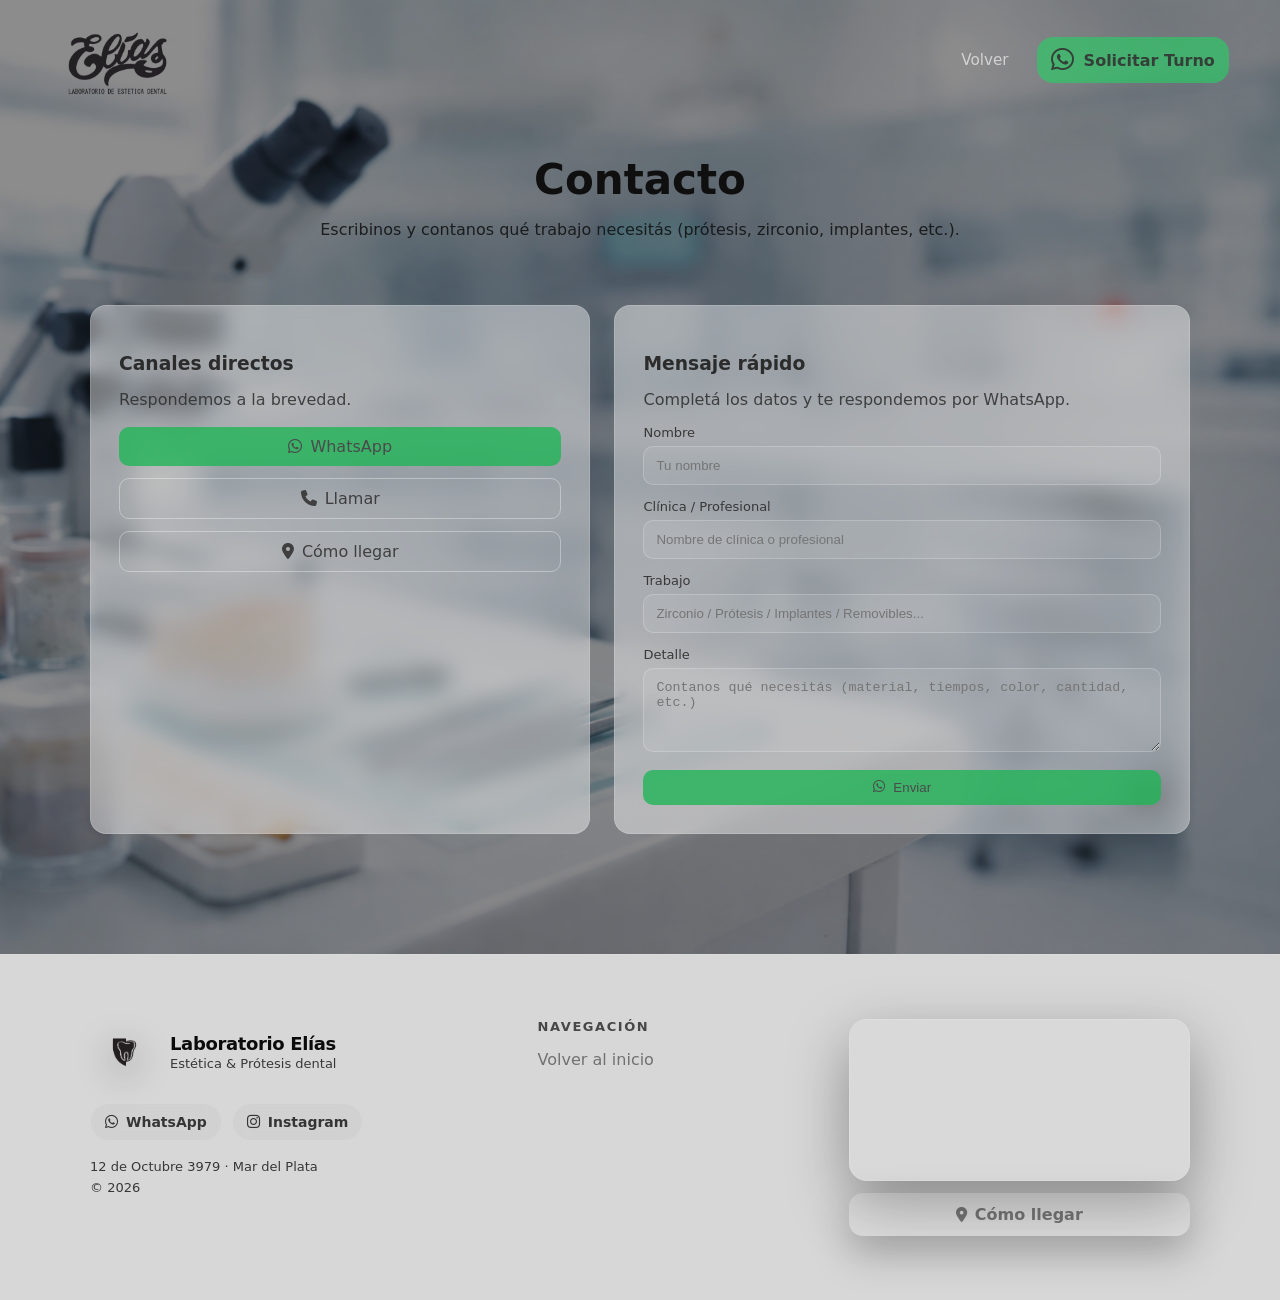
==== contacto.html @ 44c73bfa "first commit" ====
<!doctype html>
<html lang="es">

<head>
  <meta charset="utf-8" />
  <meta name="viewport" content="width=device-width, initial-scale=1" />
  <title>Laboratorio Elías | Estética & Prótesis Dental</title>
  <meta name="description"
    content="Laboratorio de estética y prótesis dental en Mar del Plata. Zirconio, disilicato de litio, implantes y removibles." />
  <link rel="stylesheet" href="styles.css" />
  <link rel="stylesheet" href="contacto.css" />
  <link rel="stylesheet" href="https://cdnjs.cloudflare.com/ajax/libs/font-awesome/6.5.1/css/all.min.css">
</head>

<body>
  
  <!-- Header (overlay sobre hero) -->
  <header class="site-header" id="top">
    <div class="container header__inner">
      <a class="brand" href="index.html" aria-label="Ir al inicio">
        <img src="img/logo2.png" alt="Laboratorio Elías" id="siteLogo" class="brand__logo" />
        
      </a>

      <nav class="nav" aria-label="Navegación principal">
        <button class="nav__toggle" id="navToggle" aria-label="Abrir menú" aria-expanded="false">
          <span></span><span></span><span></span>
        </button>



        <div class="nav__panel" id="navPanel">

          <div class="nav__logo">
            <img src="img/logo3.png" alt="Laboratorio Elías">
          </div>

          <a href="index.html" class="nav__link">Volver</a>


        

          <a class="nav__cta" href="https://wa.me/5492235242094" target="_blank" rel="noopener">
            <i class="fab fa-whatsapp" aria-hidden="true"></i>
            Solicitar Turno
          </a>
        </div>
      </nav>
    </div>
  </header>



    <section class="section contacto" id="contacto">
  <div class="container">
    <div class="section__head">
      <h2>Contacto</h2>
      <p class="muted">Escribinos y contanos qué trabajo necesitás (prótesis, zirconio, implantes, etc.).</p>
    </div>

    <div class="contact">
      <div class="contact__box">
        <h3>Canales directos</h3>
        <p class="muted">Respondemos a la brevedad.</p>

        <div class="contact__actions">
          <a class="btn btn--primary w-full"
             href="https://wa.me/5492235242094?text=Hola%20Laboratorio%20El%C3%ADas!%20Quiero%20consultar%20por%20un%20trabajo%20de%20pr%C3%B3tesis."
             target="_blank" rel="noopener">
            <i class="fab fa-whatsapp"></i>
            WhatsApp
          </a>

          <a class="btn btn--ghost w-full" href="tel:+5492235242094">
            <i class="fa-solid fa-phone" aria-hidden="true"></i>
            Llamar
          </a>

          <a class="btn btn--ghost w-full"
             href="https://www.google.com/maps?q=12%20de%20Octubre%203979%20Mar%20del%20Plata"
             target="_blank" rel="noopener">
            <i class="fa-solid fa-location-dot" aria-hidden="true"></i>
            Cómo llegar
          </a>
        </div>

        <div class="mini">
         
        </div>
      </div>

      <form class="form" id="form-whatsapp" aria-label="Formulario de contacto">
        <h3>Mensaje rápido</h3>
        <p class="muted">Completá los datos y te respondemos por WhatsApp.</p>

        <label>
          <span>Nombre</span>
          <input type="text" id="nombre" placeholder="Tu nombre" required />
        </label>

        <label>
          <span>Clínica / Profesional</span>
          <input type="text" id="clinica" placeholder="Nombre de clínica o profesional" />
        </label>

        <label>
          <span>Trabajo</span>
          <input type="text" id="trabajo" placeholder="Zirconio / Prótesis / Implantes / Removibles..." required />
        </label>

        <label>
          <span>Detalle</span>
          <textarea id="detalle" rows="4"
            placeholder="Contanos qué necesitás (material, tiempos, color, cantidad, etc.)"></textarea>
        </label>

        <button type="submit" class="btn btn--primary w-full">
          <i class="fab fa-whatsapp"></i>
          Enviar
        </button>
      </form>
    </div>
  </div>
</section>

    <footer class="footer">
      <div class="container footer__inner">

        <!-- Columna 1: Marca + redes -->
        <div class="footer__brand">
          <div class="footer__brandRow">
            <img src="img/logo3.png" alt="Laboratorio Elías" class="footer__logo">

            <div class="footer__brandText">
              <div class="footer__brandName">Laboratorio Elías</div>
              <div class="footer__brandTag">Estética &amp; Prótesis dental</div>
            </div>
          </div>

          <div class="footer__social">
            <a class="footer__link" href="https://wa.me/5492235242094" target="_blank" rel="noopener">
              <i class="fa-brands fa-whatsapp"></i> WhatsApp
            </a>
            <a class="footer__link" href="https://instagram.com/laboratoriodental.elias" target="_blank" rel="noopener">
              <i class="fa-brands fa-instagram"></i> Instagram
            </a>
          </div>

          <div class="footer__meta">
            <span class="footer__addr">12 de Octubre 3979 · Mar del Plata</span>
            <span class="footer__copy">© <span id="year"></span></span>
          </div>
        </div>

       <!-- Columna 2: Navegación -->
        <nav class="footer__nav" aria-label="Footer navigation">
          <h4 class="footer__title">Navegación</h4>
          <a href="index.html">Volver al inicio</a>
 
        </nav>
        </nav>

        <!-- Columna 3: Mini mapa + CTA -->
        <div class="footer__map">
          <div class="footer__mapFrame">
            <iframe title="Mapa — 12 de Octubre 3979, Mar del Plata"
              src="https://www.google.com/maps?q=12+de+Octubre+3979+Mar+del+Plata&output=embed" loading="lazy"
              referrerpolicy="no-referrer-when-downgrade">
            </iframe>
          </div>

          <a class="footer__cta"
            href="https://www.google.com/maps/dir/?api=1&destination=12+de+Octubre+3979+Mar+del+Plata" target="_blank">
            <i class="fa-solid fa-location-dot"></i> Cómo llegar
          </a>
        </div>

      </div>
    </footer>
  </main>
  
  <script src="script.js" defer></script>
</body>

</html>
---- styles.css ----
:root{
  --text:#111;
  --muted:rgba(255,255,255,.85);
  --line: rgba(255,255,255,.16);
  --container: 1100px;
}

*{box-sizing:border-box}
html{scroll-behavior:smooth}
body{
  margin:0;
  font-family: system-ui, -apple-system, Segoe UI, Roboto, Arial;
  color:var(--text);
  background:#fff;
}
.container{width:min(var(--container), 92%); margin-inline:auto}
a{color:inherit}

/* ===== Header overlay (como el ejemplo) ===== */
/* Header base (inicio: casi transparente) */
.site-header{
  position: fixed;
  top:0; left:0; right:0;
  z-index:60;
  
  
  backdrop-filter: none;
  transition: background .18s ease, border-color .18s ease, backdrop-filter .18s ease;
}

/* Al hacer scroll: blur + más contraste */
.site-header.is-scrolled{
  background: rgba(0, 0, 0, 0.592);
  border-bottom: 1px solid rgba(95, 95, 95, 0.14);
  backdrop-filter: blur(10px);
}

/* (opcional) un poquito más compacto al scrollear */
.site-header.is-scrolled .header__inner{
  padding: 1px 0;
  transition: padding .18s ease;
}

.header__inner{
  display:flex;
  align-items:center;
  justify-content:space-between;
  padding: 14px 0;
}
.brand{
  display:flex; align-items:center; 
  gap:6px;
  text-decoration:none;
  color:#fff;
}
.brand__mark{
  width:36px; height:36px;
  border-radius:10px;
  background: rgba(255,255,255,.14);
  display:grid; place-items:center;
  font-weight:800;
}






.brand__text{
  transition:all .3s ease;
}

.site-header.is-scrolled .brand__text{
  opacity:0;
  display:none;
  pointer-events:none;
}

.brand__text{display:flex; flex-direction:column; line-height:1.1}
.brand__name{font-weight:800}
.brand__tag{font-size:.86rem; opacity:.85}

.nav__toggle{display:none; width:42px;height:42px;border-radius:12px;border:1px solid rgba(255,255,255,.18); background: rgba(255,255,255,.08)}
.nav__toggle span{
  position:absolute;
  width:18px;
  height:2px;
  background:#282828d6; /* oscuro porque tu panel es claro */
  border-radius:2px;
  transition: transform .25s ease, opacity .2s ease;
}

/* Posición inicial */
.nav__toggle span:nth-child(1){ transform: translateY(-5px); }
.nav__toggle span:nth-child(2){ transform: translateY(0); }
.nav__toggle span:nth-child(3){ transform: translateY(5px); }

/* Estado activo (se convierte en X) */
.nav__toggle.is-active span:nth-child(1){
  transform: rotate(45deg);
}

.nav__toggle.is-active span:nth-child(2){
  opacity:0;
}

.nav__toggle.is-active span:nth-child(3){
  transform: rotate(-45deg);
}

.nav__panel{display:flex; align-items:center; gap:18px}
.nav__link{
  text-decoration:none;
  color: rgba(238, 238, 238, 0.721);
  font-size:.95rem;
}
.nav__link:hover{ color: rgb(255, 255, 255); }
.nav__cta{
  margin-left:10px;
  text-decoration:none;
  background: #25d3659b;
  color: rgba(49, 49, 49, 0.895);
  padding: 10px 14px;
  border-radius: 16px;
  font-weight:700;
  transition: transform .18s ease, opacity .18s ease;
}

.nav__cta{
  display:inline-flex;
  align-items:center;
  gap:10px;
}

.nav__cta:hover{transform: translateY(-2px); opacity:.95}
.nav__cta:hover{
  color: rgb(255, 255, 255);
  background: #25d365;
}


.nav__cta i{
  font-size: 26px;
  line-height: 1;
}

.brand__logo {
  height: 92px;
  transition: opacity .2s ease;
}

@media (min-width: 1200px){
  .site-header .container{
    width: 92%;
    
  }
}

/* ===== Hero (overlay + centro + curva) ===== */
.hero{
  position:relative;
  min-height: 92vh;
  display:grid;
  align-items:center;
  padding-top: 84px; /* espacio para header fijo */
  overflow:hidden;
  color:#fff;
}
.hero__bg{
  position:absolute; inset:0;
  background: url("img/hero.jpg") center/cover no-repeat;
  transform: scale(1.02);
}
.hero__overlay{
  position:absolute; inset:0;
  background: rgba(0,0,0,.52);
}
.hero__content{
  position:relative;
  text-align:center;
  padding: 40px 0 120px;
}
.hero__title{
  margin:0;
  font-size: clamp(2.2rem, 5vw, 4rem);
  letter-spacing: -.02em;
  line-height:1.1;
}
.hero__lead{
  margin: 16px auto 22px;
  max-width: 60ch;
  color: rgba(255,255,255,.86);
}
.hero__btn{
  display:inline-flex;
  align-items:center;
  gap:8px;
  text-decoration:none;

  background: rgba(183, 183, 183, 0.232);
  
  color:#292929da;
  font-weight:600;
  padding: 12px 20px;
  border-radius: 999px;

  transition: all .2s ease;
}

.hero__btn:hover{
  color:#ebebeb;
  background: rgba(255,255,255,.12);
  backdrop-filter: blur(8px);
 
  transform: translateY(-2px);
}
.hero__cta:hover{transform: translateY(-2px); opacity:.95}

.hero__bg {
  background: url("img/sonrisaHero.jpeg") center center / cover no-repeat;
}


/* Floating buttons */
.hero__floating{
  position:absolute;
  right: 18px;
  bottom: 70px;
  display:flex;
  flex-direction: column;
  gap:10px;
  z-index:3;
}


@keyframes floaty{0%,100%{transform:translateY(0)}50%{transform:translateY(-6px)}}

/* Curva inferior */
.hero__curve{
  position:absolute;
  left:0; right:0; bottom:-1px;
  width:100%;
  height: 120px;
  z-index:4;
}
.hero__curve path{fill:#fff}

/* ===== Sections (simple) ===== */
.section{padding: 70px 0}
.section__title{margin:0 0 16px; font-size: clamp(1.6rem, 2.2vw, 2.1rem)}
.lead{color:#333}

.list{margin:0; padding:0; list-style:none; border-top:1px solid rgba(0,0,0,.12)}
.list li{padding:14px 0; border-bottom:1px solid rgba(0,0,0,.12)}

.btn{
  display:inline-block;
  text-decoration:none;
  border-radius:10px;
  padding: 10px 14px;
  border:1px solid rgba(0,0,0,.14);
}
.btn--primary{background:#111;color:#32323283;border-color:#111}

.footer{
  padding:64px 0;
  color:#0b0b0b;
  background:   #d3d3d3e7;
  border-top: 1px solid rgba(255,255,255,.10);
}

.footer__inner{
  display:grid;
  grid-template-columns: 1.2fr .8fr 1fr;
  gap:38px;
  align-items:start;
}

.footer__brand{
  display:flex;
  flex-direction:column;
  gap:18px;
  color: #0b0b0c;
}

.footer__brandRow{
  display:flex;
  align-items:center;
  gap:14px;
}

.footer__logo{
  width:66px;
  height:66px;
  object-fit:contain;
  filter: drop-shadow(0 10px 18px rgba(0,0,0,.35));
}

.footer__brandText{
  display:flex;
  flex-direction:column;
  gap:2px;
}

.footer__brandName{
  font-size:18px;
  font-weight:700;
  letter-spacing:-0.02em;
}

.footer__brandTag{
  font-size:13px;
  opacity:.78;
}

.footer__social{
  display:flex;
  gap:10px;
  flex-wrap:wrap;
}

.footer__link{
  display:inline-flex;
  align-items:center;
  justify-content:center;
  padding:10px 14px;
  border-radius:999px;
  border: 1px solid rgba(255,255,255,.14);
  background: rgba(124, 124, 124, 0.06);
  backdrop-filter: blur(10px);
  color:#090909c7;
  text-decoration:none;
  font-weight:600;
  font-size:14px;
  transition: transform .18s ease, background .18s ease, border-color .18s ease;
}


.footer__link:hover{
  transform: translateY(-2px);
  background: rgba(255,255,255,.10);
  border-color: rgba(255,255,255,.22);
  color: #f7f7f7e8;
}

.footer__meta{
  display:flex;
  flex-direction:column;
  gap:6px;
  font-size:13px;
  opacity:.78;
}

.footer__nav{
  display:flex;
  flex-direction:column;
  gap:10px;
}

.footer__title{
  font-size:13px;
  letter-spacing:.12em;
  text-transform:uppercase;
  opacity:.7;
  margin:0 0 6px;
}

.footer__nav a{
  color:#4c4c4cef;
  text-decoration:none;
  opacity:.78;
  transition: opacity .18s ease, transform .18s ease;
}

.footer__nav a:hover{
  opacity:1;
  transform: translateX(2px);
  color: #ffffff;
}

.footer__map{
  display:flex;
  flex-direction:column;
  gap:12px;
}

.footer__mapFrame{
  border-radius:18px;
  overflow:hidden;
  border: 1px solid rgba(255,255,255,.12);
  background: rgba(255,255,255,.06);
  box-shadow: 0 22px 60px rgba(0,0,0,.35);
}

.footer__mapFrame iframe{
  width:100%;
  height:160px;
  border:0;
  display:block;
  filter: saturate(1.05) contrast(1.05);
}

.footer__cta{
  display:inline-flex;
  align-items:center;
  justify-content:center;
  padding:12px 16px;
  border-radius:14px;
  text-decoration:none;
  font-weight:700;
  color:#00000078;
  background: rgba(255, 255, 255, 0.114);
  box-shadow: 0 16px 40px rgba(0,0,0,.25);
  transition: transform .18s ease, box-shadow .18s ease, opacity .18s ease;
  border-color: #ebebeb;
}

.footer__cta:hover{
  transform: translateY(-2px);
  box-shadow: 0 22px 60px rgba(0,0,0,.32);
  color: #ebebeb;
  background: rgba(124, 124, 124, 0.659);
}

.footer__link i,
.footer__cta i{
  margin-right:8px;
  font-size:15px;
}

/* Mobile */
@media (max-width: 860px){
  .footer__inner{
    grid-template-columns:1fr;
    gap:26px;
  }
  .footer__mapFrame iframe{
    height:180px;
  }
}

.nav__logo{
  display:none; /* oculto en desktop */
}

/* Responsive nav */
@media (max-width: 860px){
  .nav__logo{
  width:100%;
  display:flex;
  justify-content:center;
  padding: 6px 0 18px;
}
.nav__logo{
  opacity:0;
  transform: translateY(-6px);
  transition: opacity .25s ease, transform .25s ease;
}

.nav__panel.is-open .nav__logo{
  opacity:1;
  transform: translateY(0);
}

.nav__logo img{
  height:90px;          /* tamaño pequeño */
  opacity:.9;
}

  .nav__toggle{
    display:inline-grid;
    place-items:center;
    background: rgba(255,255,255,.35);
    backdrop-filter: blur(9px);
    border:none;
    cursor: pointer;
  }

  .nav__panel{
    position:absolute;
    right:12px;
    top:60px;
    width:min(320px, 92vw);

    display:flex;
    flex-direction:column;
    align-items:center;

    background: rgba(255, 255, 255, 0.481);
    backdrop-filter: blur(18px);

    border:none;
    border-radius:22px;

    padding:16px 0;

    box-shadow: 0 20px 60px rgba(0,0,0,.18);

    opacity:0;
    transform: translateY(-8px);
    pointer-events:none;
    transition: opacity .2s ease, transform .2s ease;
    cursor: pointer;
  }

  .nav__panel.is-open{
    opacity:1;
    transform: translateY(0);
    pointer-events:auto;
  }

  .nav__link{
    position: relative;
    width:100%;
    text-align:center;
    padding:8px 0;
    color:#222222c5;                 /* texto más oscuro */
    font-weight:500;
  }

  /* Separadores sutiles */
  .nav__link:not(:last-child)::after{
  content:"";
  position:absolute;
  bottom:0;
  left:50%;
  transform:translateX(-50%);
  width:60%;              /* ← largo del separador */
  height:1px;
  background: rgba(0,0,0,.08);
}

  .nav__link:hover{
    background: rgba(0,0,0,.04);
  }

  .nav__cta{
    margin-top:10px;
  }

  .footer__inner{
    grid-template-columns:1fr;
  }
}


/* ===== Tratamientos premium usando tu UL/LI actual ===== */

#tratamientos .list{
  list-style:none;
  margin:0;
  padding:60px 0 0;
  border:0;
  display:flex;
  flex-direction:column;
  gap:90px;
}

/* cada LI = bloque grande */
#tratamientos .section__title{
  font-size: clamp(42px, 5vw, 56px);
  font-weight: 700;
  letter-spacing: -0.02em;
  text-align: center;
}

#tratamientos .list li{
  position:relative;
  display:grid;
  grid-template-columns: 1.1fr .9fr; /* texto / imagen */
  align-items:center;
  gap:70px;

  padding:0;            /* sacamos el padding enorme */
  border:0;

  opacity:0;
  transform: translateY(40px);
  transition: opacity .6s ease, transform .6s ease;
  will-change: opacity, transform;
}

#tratamientos .list li.is-visible{
  opacity:1;
  transform: translateY(0);
}

/* alterna lados (2,4,...) */
#tratamientos .list li:nth-child(even){
  grid-template-columns: .9fr 1.1fr; /* imagen / texto */
}
#tratamientos .list li:nth-child(even) span{
  order:2;
}
#tratamientos .list li:nth-child(even) img{
  order:1;
}

/* texto */
#tratamientos .list li span{
  font-size: clamp(1.6rem, 2.4vw, 2.1rem);
  font-weight:700;
  line-height:1.15;
  color:#111;
  display:block;
  max-width: 22ch;
}

/* imagen grande */
#tratamientos .list li img{
  width:100%;
  height:420px;
  object-fit:cover;
  border-radius:18px;
  box-shadow:0 20px 60px rgba(0,0,0,.14);
  display:block;
}




/* mobile: igual a desktop (texto + imagen lado a lado, alternado) */
@media (max-width: 860px){

  #tratamientos .list{
    gap:24px;
    padding-top:20px;
  }

  /* 2 columnas también en mobile */
  #tratamientos .list li{
    display:grid;                       /* por si no lo tenías */
    grid-template-columns: 1fr 1fr;     /* texto | imagen */
    align-items:center;
    gap:14px;
  }

  /* imagen proporcional */
  #tratamientos .list li img{
    width:100%;
    height:auto;
    aspect-ratio: 4 / 3;
    object-fit:cover;
  }

  /* alternar lados como desktop */
  #tratamientos .list li:nth-child(even) span{ order:2; }
  #tratamientos .list li:nth-child(even) img{ order:1; }

  #tratamientos .list li span{
    max-width:none;
  }
}

/* ===== Sobre Elías (más amplio / premium) ===== */
#sobre.section{
  padding: 120px 0;
  background: linear-gradient(180deg, rgba(0,0,0,.02), rgba(0,0,0,0));
}

#sobre .container{
  max-width: 980px;
}

#sobre .section__title{
  font-size: clamp(2.2rem, 4vw, 3.2rem);
  letter-spacing: -.02em;
  margin-bottom: 18px;
}

#sobre .lead{
  font-size: 1.2rem;
  line-height: 1.75;
  max-width: 70ch;
  color: rgba(0,0,0,.72);
}

/* Opcional: separador sutil */
#sobre .container::after{
  content:"";
  display:block;
  margin-top: 38px;
  width: 120px;
  height: 2px;
  background: rgba(0,0,0,.12);
  border-radius: 2px;
}

/* Mobile */
@media (max-width: 860px){
  #sobre.section{ padding: 80px 0; }
  #sobre .lead{ font-size: 1.05rem; }
}

/* ===== Sobre laboratorio ===== */

.sobre-lab{
  position:relative;
  padding:240px 0;
  color:#fff;

  background: url("img/laboratorio.png") center/cover no-repeat;
}

.sobre-lab__overlay{
  position:absolute;
  inset:0;
  background: rgba(0,0,0,.55);
}

.sobre-lab__content{
  position:relative;
  max-width:760px;
}

.sobre-lab .section__title{
  font-size: clamp(2.2rem, 4vw, 3rem);
  margin-bottom:16px;
}

.sobre-lab__text{
  font-size:1.15rem;
  line-height:1.75;
  color: rgba(255,255,255,.88);
  margin-bottom:18px;
}

.sobre-lab__meta{
  font-size:.95rem;
  letter-spacing:.03em;
  opacity:.75;
}

/* mobile */
@media (max-width:860px){

  .sobre-lab{
    padding:90px 0;
  }

  .sobre-lab__text{
    font-size:1.05rem;
  }

}



.brand{
  display:flex;
  align-items:center;
}

.site-header.is-scrolled .brand{
  width:220px;
}

.hero__kicker{
  font-size:14px;
  letter-spacing:.15em;
  text-transform:uppercase;
  opacity:.75;
  margin-bottom:12px;
  display:block;
}

.hero__title{
  font-size: clamp(42px, 6vw, 64px);
  font-weight:700;
  letter-spacing:-0.02em;
}

.hero__subtitle{
  font-size:22px;
  margin-top:6px;
  opacity:.9;
}

.hero__desc{
  max-width:520px;
  margin:18px auto 26px;
  font-size:16px;
  line-height:1.6;
  opacity:.85;
}
---- contacto.css ----
/* ===== HERO CONTACTO ===== */

#contacto{
  position:relative;
  min-height:90vh;
  display:flex;
  align-items:center;
  justify-content:center;
  background:url("img/contactoHero.png") center/cover no-repeat;
  padding:120px 20px;
}

#contacto::before{
  content:"";
  position:absolute;
  inset:0;
  background:rgba(0,0,0,0.45);
}

#contacto .container{
  position:relative;
  z-index:2;
}

/* ===== TITULO ===== */

.section__head{
  text-align:center;
  margin-bottom:66px;
  color:#0f0f0f;
}

.section__head h2{
  margin-bottom:8px;
}

.muted{
  opacity:.85;
}

/* ===== GRID ===== */

.contact{
  display:grid;
  grid-template-columns:1fr 1.15fr;
  gap:24px;
}
.section__head h2{
  font-size:42px;   /* tamaño del titulo */
  margin-bottom:8px;
}
/* ===== CARDS ===== */

.contact__box,
.form{
  background:rgba(255, 255, 255, 0.429);
  border:1px solid rgba(255,255,255,0.14);
  backdrop-filter:blur(10px);
  border-radius:16px;
  padding:28px;
  color:#2c2c2c;
}

.contact__box h3,
.form h3{
  margin-bottom:6px;
}

/* ===== BOTONES ===== */

.w-full{
  width:100%;
}

.contact__actions{
  display:grid;
  gap:12px;
  margin:18px 0;
}

/* BOTON WHATSAPP */

.btn--primary{
  background:#1fb556ca;
  color:#4b4b4b;
  border:none;
  display:flex;
  align-items:center;
  justify-content:center;
  gap:8px;
}

.btn--primary:hover{
  background:#20cf66;
  color: #fff;
}

/* BOTON SECUNDARIO */

.btn--ghost{
  background:transparent;
  border:1px solid rgba(255,255,255,0.35);
  color:#3f3f3f;
  display:flex;
  align-items:center;
  justify-content:center;
  gap:8px;
}

.btn--ghost:hover{
  background:rgba(255, 255, 255, 0.27);
  color: #fffffff0;
}

/* ===== MINI SERVICIOS ===== */

.mini{
  display:grid;
  grid-template-columns:1fr 1fr;
  gap:10px;
  font-size:14px;
}

.dot{
  width:8px;
  height:8px;
  border-radius:50%;
  background:#6f7872;
  display:inline-block;
  margin-right:8px;
}

/* ===== FORM ===== */

.form label{
  display:block;
  margin-bottom:14px;
}

.form label span{
  display:block;
  font-size:13px;
  margin-bottom:6px;
  opacity:.9;
}

.form input,
.form textarea{
  width:100%;
  padding:11px 12px;
  border-radius:10px;
  border:1px solid rgba(255,255,255,0.2);
  background:rgba(255,255,255,0.08);
  color:#000000;
}

.form input:focus,
.form textarea:focus{
  outline:none;
  border-color:#a9b7ba;
}

/* ===== RESPONSIVE ===== */

@media (max-width:900px){

.contact{
  grid-template-columns:1fr;
}

}
@media (max-width: 768px){

#contacto{
  background-position: left center;
}

}
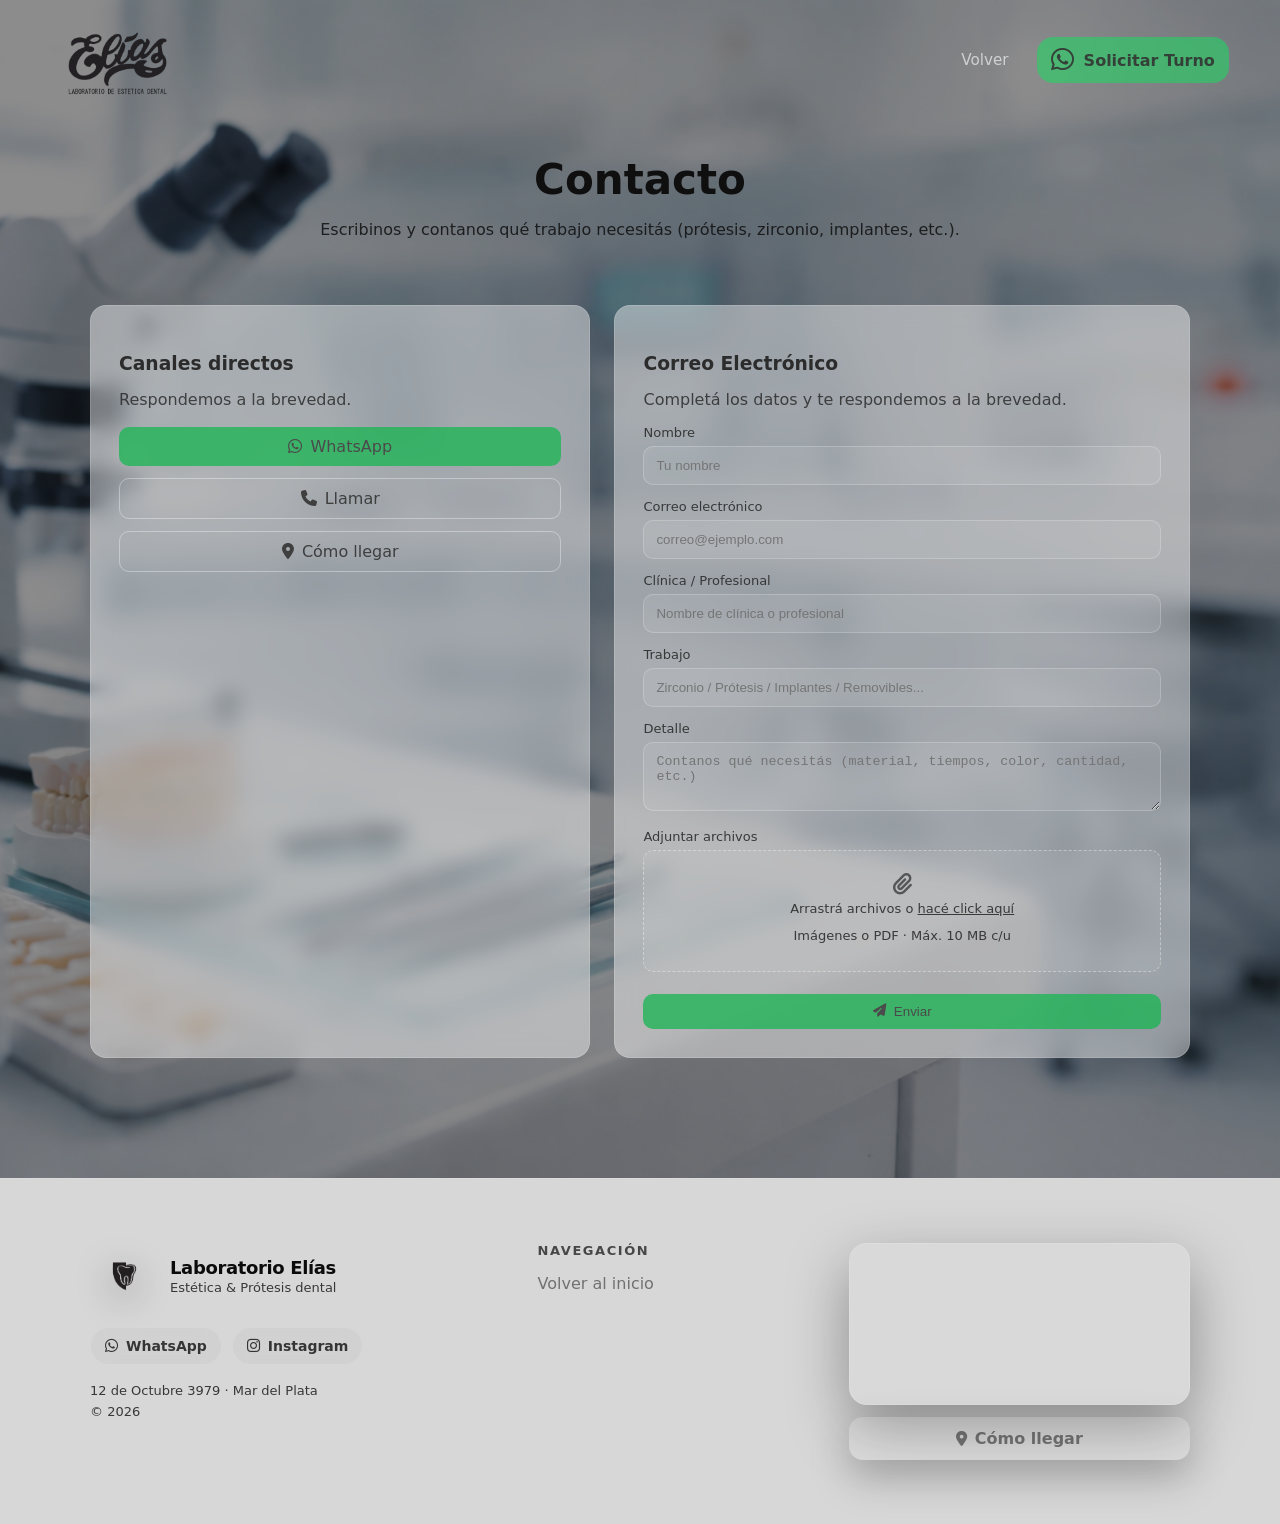
==== commit 845c85c2: "mejoras estilos" ====
--- a/contacto.html
+++ b/contacto.html
@@ -49,7 +49,7 @@
     </div>
   </header>
 
-
+  <main>
 
     <section class="section contacto" id="contacto">
   <div class="container">
@@ -89,33 +89,50 @@
         </div>
       </div>
 
-      <form class="form" id="form-whatsapp" aria-label="Formulario de contacto">
-        <h3>Mensaje rápido</h3>
-        <p class="muted">Completá los datos y te respondemos por WhatsApp.</p>
+      <form class="form" id="contactForm" aria-label="Formulario de contacto">
+        <h3>Correo Electrónico</h3>
+        <p class="muted">Completá los datos y te respondemos a la brevedad.</p>
 
         <label>
           <span>Nombre</span>
-          <input type="text" id="nombre" placeholder="Tu nombre" required />
+          <input type="text" name="name" placeholder="Tu nombre" required />
+        </label>
+
+        <label>
+          <span>Correo electrónico</span>
+          <input type="email" na
+          me="email" placeholder="correo@ejemplo.com" required />
         </label>
 
         <label>
           <span>Clínica / Profesional</span>
-          <input type="text" id="clinica" placeholder="Nombre de clínica o profesional" />
+          <input type="text" name="clinica" placeholder="Nombre de clínica o profesional" />
         </label>
 
         <label>
           <span>Trabajo</span>
-          <input type="text" id="trabajo" placeholder="Zirconio / Prótesis / Implantes / Removibles..." required />
+          <input type="text" name="trabajo" placeholder="Zirconio / Prótesis / Implantes / Removibles..." required />
         </label>
 
         <label>
           <span>Detalle</span>
-          <textarea id="detalle" rows="4"
+          <textarea name="message" rows="3"
             placeholder="Contanos qué necesitás (material, tiempos, color, cantidad, etc.)"></textarea>
         </label>
 
+        <label class="file-label">
+          <span>Adjuntar archivos</span>
+          <div class="file-drop" id="fileDrop">
+            <input type="file" name="archivos[]" id="fileInput" multiple accept="image/*,.pdf" />
+            <i class="fa-solid fa-paperclip"></i>
+            <span class="file-drop__text">Arrastrá archivos o <u>hacé click aquí</u></span>
+            <span class="file-drop__hint">Imágenes o PDF · Máx. 10 MB c/u</span>
+          </div>
+          <ul class="file-list" id="fileList"></ul>
+        </label>
+
         <button type="submit" class="btn btn--primary w-full">
-          <i class="fab fa-whatsapp"></i>
+          <i class="fa-solid fa-paper-plane"></i>
           Enviar
         </button>
       </form>
@@ -158,7 +175,6 @@
           <a href="index.html">Volver al inicio</a>
  
         </nav>
-        </nav>
 
         <!-- Columna 3: Mini mapa + CTA -->
         <div class="footer__map">
@@ -180,6 +196,7 @@
   </main>
   
   <script src="script.js" defer></script>
+</main>
 </body>
 
 </html>
--- a/styles.css
+++ b/styles.css
@@ -30,7 +30,7 @@
 
 /* Al hacer scroll: blur + más contraste */
 .site-header.is-scrolled{
-  background: rgba(0, 0, 0, 0.592);
+  background: rgba(0, 0, 0, 0.838);
   border-bottom: 1px solid rgba(95, 95, 95, 0.14);
   backdrop-filter: blur(10px);
 }
@@ -60,8 +60,6 @@
   display:grid; place-items:center;
   font-weight:800;
 }
-
-
 
 
 
@@ -89,6 +87,9 @@
   border-radius:2px;
   transition: transform .25s ease, opacity .2s ease;
 }
+
+.nav__toggle span:hover{ background: #28282847; }
+.nav__toggle:hover{ background: rgba(159, 159, 159, 0.449); }
 
 /* Posición inicial */
 .nav__toggle span:nth-child(1){ transform: translateY(-5px); }
@@ -168,7 +169,6 @@
 }
 .hero__bg{
   position:absolute; inset:0;
-  background: url("img/hero.jpg") center/cover no-repeat;
   transform: scale(1.02);
 }
 .hero__overlay{
@@ -486,7 +486,7 @@
     flex-direction:column;
     align-items:center;
 
-    background: rgba(255, 255, 255, 0.481);
+    background: rgba(116, 116, 116, 0.762);
     backdrop-filter: blur(18px);
 
     border:none;
--- a/contacto.css
+++ b/contacto.css
@@ -160,6 +160,97 @@
   border-color:#a9b7ba;
 }
 
+/* ===== FILE DROP ===== */
+
+.file-label > span{
+  display:block;
+  font-size:13px;
+  margin-bottom:6px;
+  opacity:.9;
+}
+
+.file-drop{
+  position:relative;
+  display:flex;
+  flex-direction:column;
+  align-items:center;
+  gap:6px;
+  padding:22px 16px;
+  border-radius:10px;
+  border:1.5px dashed rgba(255,255,255,0.35);
+  background:rgba(255,255,255,0.06);
+  cursor:pointer;
+  transition: border-color .18s ease, background .18s ease;
+  text-align:center;
+}
+
+.file-drop:hover,
+.file-drop.is-over{
+  border-color: rgba(255,255,255,0.6);
+  background: rgba(255,255,255,0.12);
+}
+
+.file-drop input[type="file"]{
+  position:absolute;
+  inset:0;
+  opacity:0;
+  cursor:pointer;
+  width:100%;
+  height:100%;
+}
+
+.file-drop i{
+  font-size:22px;
+  opacity:.7;
+}
+
+.file-drop__text{
+  font-size:14px;
+  color:#2c2c2c;
+}
+
+.file-drop__hint{
+  font-size:12px;
+  opacity:.6;
+  color:#2c2c2c;
+}
+
+.file-list{
+  list-style:none;
+  margin:8px 0 0;
+  padding:0;
+  display:flex;
+  flex-direction:column;
+  gap:6px;
+}
+
+.file-list li{
+  display:flex;
+  align-items:center;
+  justify-content:space-between;
+  gap:8px;
+  font-size:13px;
+  padding:6px 10px;
+  border-radius:8px;
+  background:rgba(255,255,255,0.12);
+  color:#2c2c2c;
+}
+
+.file-list li button{
+  background:none;
+  border:none;
+  cursor:pointer;
+  opacity:.5;
+  font-size:13px;
+  padding:0;
+  line-height:1;
+  transition: opacity .15s ease;
+}
+
+.file-list li button:hover{
+  opacity:1;
+}
+
 /* ===== RESPONSIVE ===== */
 
 @media (max-width:900px){
